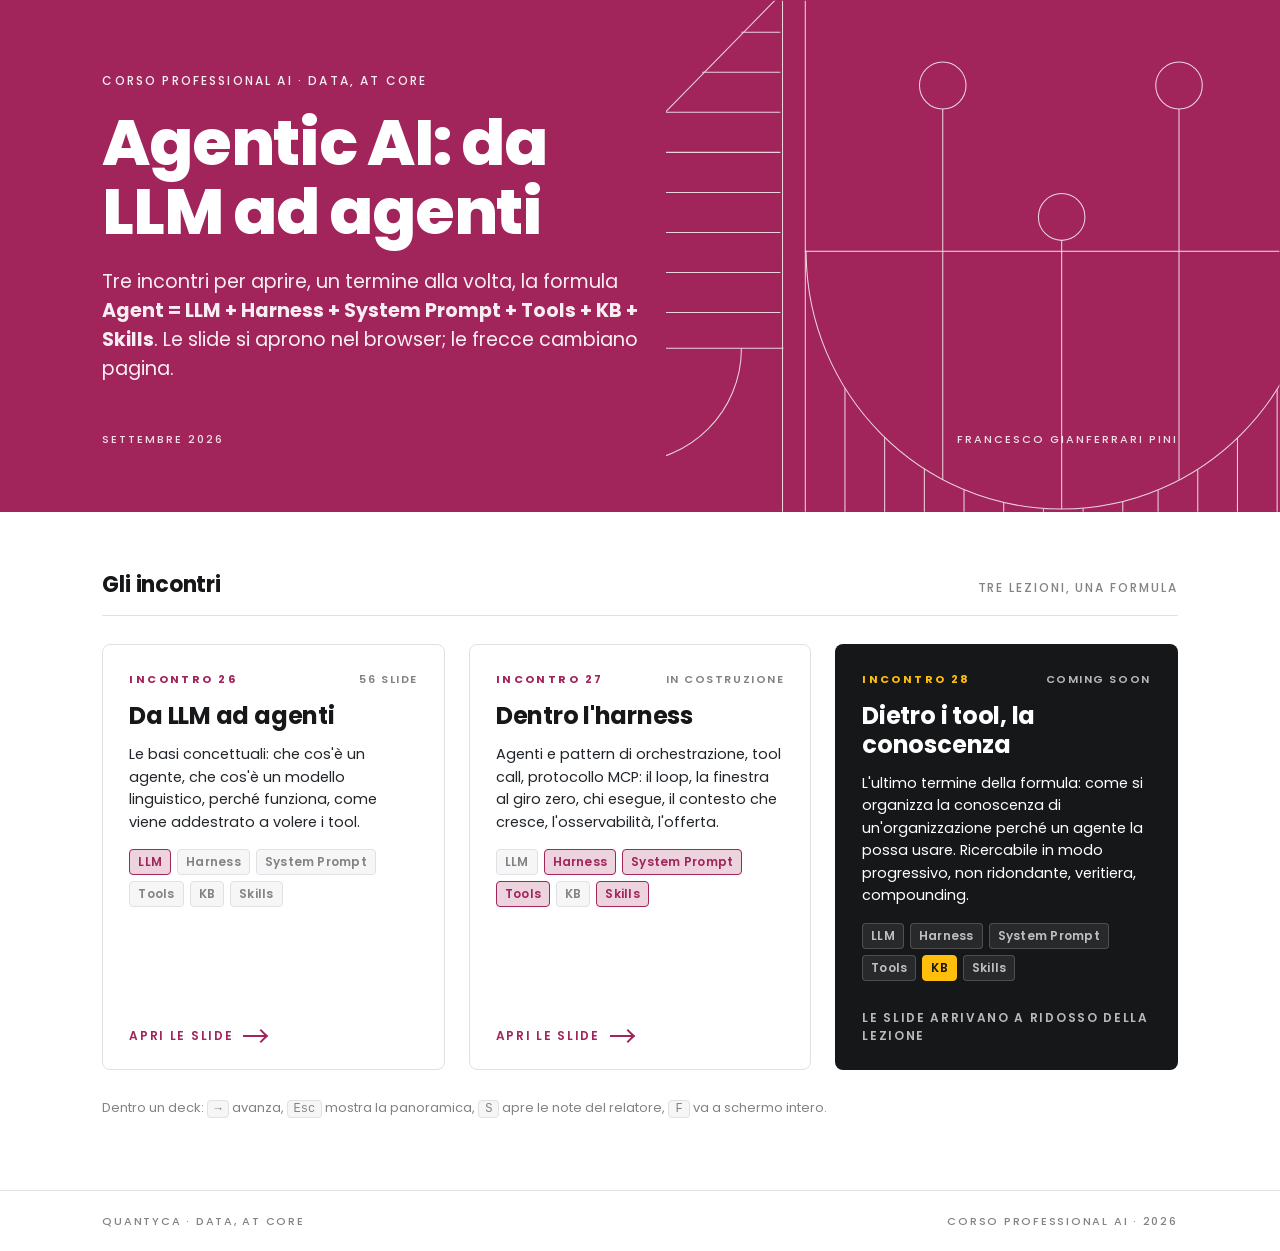
==== index.html @ b9fa9974 "Landing page GitHub Pages e deck incontro 27 (sezioni 1-3) - index.html nella radice: banda burgundy" ====
<!doctype html>
<html lang="it">
<head>
  <meta charset="utf-8">
  <meta name="viewport" content="width=device-width, initial-scale=1.0">
  <title>Corso Professional AI — Agentic AI</title>
  <meta name="description" content="Le slide degli incontri del Corso Professional AI dedicati all'Agentic AI: da LLM ad agenti, dentro l'harness, la conoscenza.">
  <link rel="icon" type="image/png" href="presentation-26/assets/images/logo.png">
  <style>
    @font-face { font-family: 'Poppins'; font-weight: 300; font-display: swap; src: url('presentation-26/assets/fonts/Poppins-Regular.ttf') format('truetype'); }
    @font-face { font-family: 'Poppins'; font-weight: 400; font-display: swap; src: url('presentation-26/assets/fonts/Poppins-Regular.ttf') format('truetype'); }
    @font-face { font-family: 'Poppins'; font-weight: 500; font-display: swap; src: url('presentation-26/assets/fonts/Poppins-Medium.ttf') format('truetype'); }
    @font-face { font-family: 'Poppins'; font-weight: 600; font-display: swap; src: url('presentation-26/assets/fonts/Poppins-SemiBold.ttf') format('truetype'); }
    @font-face { font-family: 'Poppins'; font-weight: 700; font-display: swap; src: url('presentation-26/assets/fonts/Poppins-Bold.ttf') format('truetype'); }
    @font-face { font-family: 'Poppins'; font-weight: 800; font-display: swap; src: url('presentation-26/assets/fonts/Poppins-ExtraBold.ttf') format('truetype'); }

    :root {
      --q-burgundy: #a1245a; --q-burgundy-hover: #cb2d71; --q-burgundy-tint: #ecd3de;
      --q-black: #161719; --q-teal: #1ab197; --q-yellow: #ffbe0b;
      --q-white: #ffffff; --q-grey: #f6f6f6; --q-greydark: #838383; --q-line: #dee2e6; --q-body: #212529;
      --radius: 8px;
    }
    * { box-sizing: border-box; }
    html, body { margin: 0; padding: 0; }
    body {
      font-family: 'Poppins', system-ui, -apple-system, 'Segoe UI', Roboto, sans-serif;
      color: var(--q-body); background: var(--q-white);
      -webkit-font-smoothing: antialiased; -moz-osx-font-smoothing: grayscale;
      min-height: 100vh; display: flex; flex-direction: column;
    }
    a { color: inherit; text-decoration: none; }

    /* ===== banda hero, come la copertina dei deck ===== */
    .hero {
      position: relative; overflow: hidden;
      background: var(--q-burgundy); color: var(--q-white);
      padding: 72px 8vw 64px;
    }
    .hero::before {
      content: ''; position: absolute; inset: 0 0 0 52%;
      background: url('presentation-26/assets/images/uploads/page-header.svg') right center / cover no-repeat;
      opacity: 0.8; pointer-events: none;
    }
    .hero > * { position: relative; z-index: 1; }
    .eyebrow {
      font-size: 12px; font-weight: 500; letter-spacing: 0.18em; text-transform: uppercase;
      margin: 0 0 18px; color: rgba(255,255,255,0.92);
    }
    .hero h1 {
      font-size: clamp(38px, 5.2vw, 64px); font-weight: 800; letter-spacing: -0.02em; line-height: 1.08;
      margin: 0; max-width: 14ch;
    }
    .hero p.lead {
      font-size: clamp(16px, 1.5vw, 20px); font-weight: 300; line-height: 1.5;
      margin: 22px 0 0; max-width: 46ch; color: rgba(255,255,255,0.92);
    }
    .hero .meta {
      display: flex; justify-content: space-between; gap: 24px; flex-wrap: wrap;
      margin-top: 48px; font-size: 11px; font-weight: 500; letter-spacing: 0.18em; text-transform: uppercase;
      color: rgba(255,255,255,0.85);
    }

    /* ===== i tre blocchi ===== */
    main { flex: 1; padding: 56px 8vw 72px; }
    .intro {
      display: flex; align-items: baseline; justify-content: space-between; gap: 24px; flex-wrap: wrap;
      margin: 0 0 28px; padding-bottom: 14px; border-bottom: 1px solid var(--q-line);
    }
    .intro h2 { font-size: 22px; font-weight: 700; letter-spacing: -0.01em; margin: 0; color: var(--q-black); }
    .intro span { font-size: 12px; font-weight: 500; letter-spacing: 0.16em; text-transform: uppercase; color: var(--q-greydark); }

    .grid { display: grid; grid-template-columns: repeat(3, 1fr); gap: 24px; }
    .card {
      position: relative; display: flex; flex-direction: column; gap: 12px;
      background: var(--q-white); border: 1px solid var(--q-line); border-radius: var(--radius);
      padding: 26px 26px 24px; min-height: 300px;
      transition: box-shadow 160ms ease-in-out, border-color 160ms ease-in-out, transform 160ms ease-in-out;
    }
    .card.link:hover { border-color: var(--q-burgundy); box-shadow: 0 0 0 1px var(--q-burgundy); transform: translateY(-2px); }
    .card .num {
      font-size: 11px; font-weight: 700; letter-spacing: 0.22em; text-transform: uppercase; color: var(--q-burgundy);
      display: flex; justify-content: space-between; align-items: center;
    }
    .card .num .state { font-weight: 600; letter-spacing: 0.14em; color: var(--q-greydark); }
    .card h3 { font-size: 24px; font-weight: 700; line-height: 1.2; letter-spacing: -0.01em; margin: 2px 0 0; color: var(--q-black); }
    .card p { font-size: 14.5px; line-height: 1.55; margin: 0; color: var(--q-body); }
    .card .cta {
      margin-top: auto; display: inline-flex; align-items: center; gap: 10px;
      font-size: 12px; font-weight: 600; letter-spacing: 0.14em; text-transform: uppercase; color: var(--q-burgundy);
      padding-top: 16px;
    }
    .card .cta .arrow { display: inline-block; width: 22px; height: 2px; background: currentColor; position: relative; transition: transform 200ms ease-in-out; }
    .card .cta .arrow::after {
      content: ''; position: absolute; right: -1px; top: -4px; width: 8px; height: 8px;
      border-top: 2px solid currentColor; border-right: 2px solid currentColor; transform: rotate(45deg);
    }
    .card.link:hover .cta .arrow { transform: translateX(4px); }

    .card.dark { background: var(--q-black); border-color: transparent; }
    .card.dark h3, .card.dark p { color: var(--q-white); }
    .card.dark .num { color: var(--q-yellow); }
    .card.dark .num .state { color: rgba(255,255,255,0.7); }
    .card.dark .cta { color: rgba(255,255,255,0.7); }
    .card.soon { cursor: default; }
    .card.soon .cta .arrow { display: none; }

    .card .formula {
      font-size: 12px; font-weight: 600; letter-spacing: 0.02em; color: var(--q-greydark);
      display: flex; flex-wrap: wrap; gap: 6px; margin-top: 4px;
    }
    .card .formula span { padding: 3px 8px; border-radius: 4px; background: var(--q-grey); border: 1px solid var(--q-line); }
    .card .formula span.on { background: var(--q-burgundy-tint); border-color: var(--q-burgundy); color: var(--q-burgundy); }
    .card.dark .formula span { background: rgba(255,255,255,0.08); border-color: rgba(255,255,255,0.18); color: rgba(255,255,255,0.7); }
    .card.dark .formula span.on { background: var(--q-yellow); border-color: var(--q-yellow); color: var(--q-black); }

    .hint { margin: 28px 0 0; font-size: 13px; line-height: 1.5; color: var(--q-greydark); }
    .hint kbd {
      font-family: 'SFMono-Regular', Menlo, Monaco, Consolas, monospace; font-size: 12px;
      background: var(--q-grey); border: 1px solid var(--q-line); border-radius: 4px; padding: 1px 6px;
    }

    footer {
      padding: 22px 8vw; border-top: 1px solid var(--q-line);
      display: flex; justify-content: space-between; gap: 24px; flex-wrap: wrap;
      font-size: 11px; font-weight: 500; letter-spacing: 0.16em; text-transform: uppercase; color: var(--q-greydark);
    }

    @media (max-width: 900px) {
      .grid { grid-template-columns: 1fr; }
      .card { min-height: 0; }
      .hero { padding: 56px 6vw 48px; }
      .hero::before { inset: 0 0 0 40%; opacity: 0.35; }
      main { padding: 40px 6vw 56px; }
    }
  </style>
</head>
<body>

  <header class="hero">
    <p class="eyebrow">Corso Professional AI · Data, at core</p>
    <h1>Agentic AI: da LLM ad agenti</h1>
    <p class="lead">Tre incontri per aprire, un termine alla volta, la formula <strong>Agent = LLM + Harness + System Prompt + Tools + KB + Skills</strong>. Le slide si aprono nel browser; le frecce cambiano pagina.</p>
    <div class="meta">
      <span>Settembre 2026</span>
      <span>Francesco Gianferrari Pini</span>
    </div>
  </header>

  <main>
    <div class="intro">
      <h2>Gli incontri</h2>
      <span>tre lezioni, una formula</span>
    </div>

    <div class="grid">
      <a class="card link" href="presentation-26/presentation.html">
        <div class="num"><span>Incontro 26</span><span class="state">56 slide</span></div>
        <h3>Da LLM ad agenti</h3>
        <p>Le basi concettuali: che cos'è un agente, che cos'è un modello linguistico, perché funziona, come viene addestrato a volere i tool.</p>
        <div class="formula">
          <span class="on">LLM</span><span>Harness</span><span>System Prompt</span><span>Tools</span><span>KB</span><span>Skills</span>
        </div>
        <span class="cta">Apri le slide <span class="arrow"></span></span>
      </a>

      <a class="card link" href="presentation-27/presentation.html">
        <div class="num"><span>Incontro 27</span><span class="state">in costruzione</span></div>
        <h3>Dentro l'harness</h3>
        <p>Agenti e pattern di orchestrazione, tool call, protocollo MCP: il loop, la finestra al giro zero, chi esegue, il contesto che cresce, l'osservabilità, l'offerta.</p>
        <div class="formula">
          <span>LLM</span><span class="on">Harness</span><span class="on">System Prompt</span><span class="on">Tools</span><span>KB</span><span class="on">Skills</span>
        </div>
        <span class="cta">Apri le slide <span class="arrow"></span></span>
      </a>

      <div class="card dark soon">
        <div class="num"><span>Incontro 28</span><span class="state">coming soon</span></div>
        <h3>Dietro i tool, la conoscenza</h3>
        <p>L'ultimo termine della formula: come si organizza la conoscenza di un'organizzazione perché un agente la possa usare. Ricercabile in modo progressivo, non ridondante, veritiera, compounding.</p>
        <div class="formula">
          <span>LLM</span><span>Harness</span><span>System Prompt</span><span>Tools</span><span class="on">KB</span><span>Skills</span>
        </div>
        <span class="cta">Le slide arrivano a ridosso della lezione</span>
      </div>
    </div>

    <p class="hint">Dentro un deck: <kbd>→</kbd> avanza, <kbd>Esc</kbd> mostra la panoramica, <kbd>S</kbd> apre le note del relatore, <kbd>F</kbd> va a schermo intero.</p>
  </main>

  <footer>
    <span>Quantyca · Data, at core</span>
    <span>Corso Professional AI · 2026</span>
  </footer>

</body>
</html>
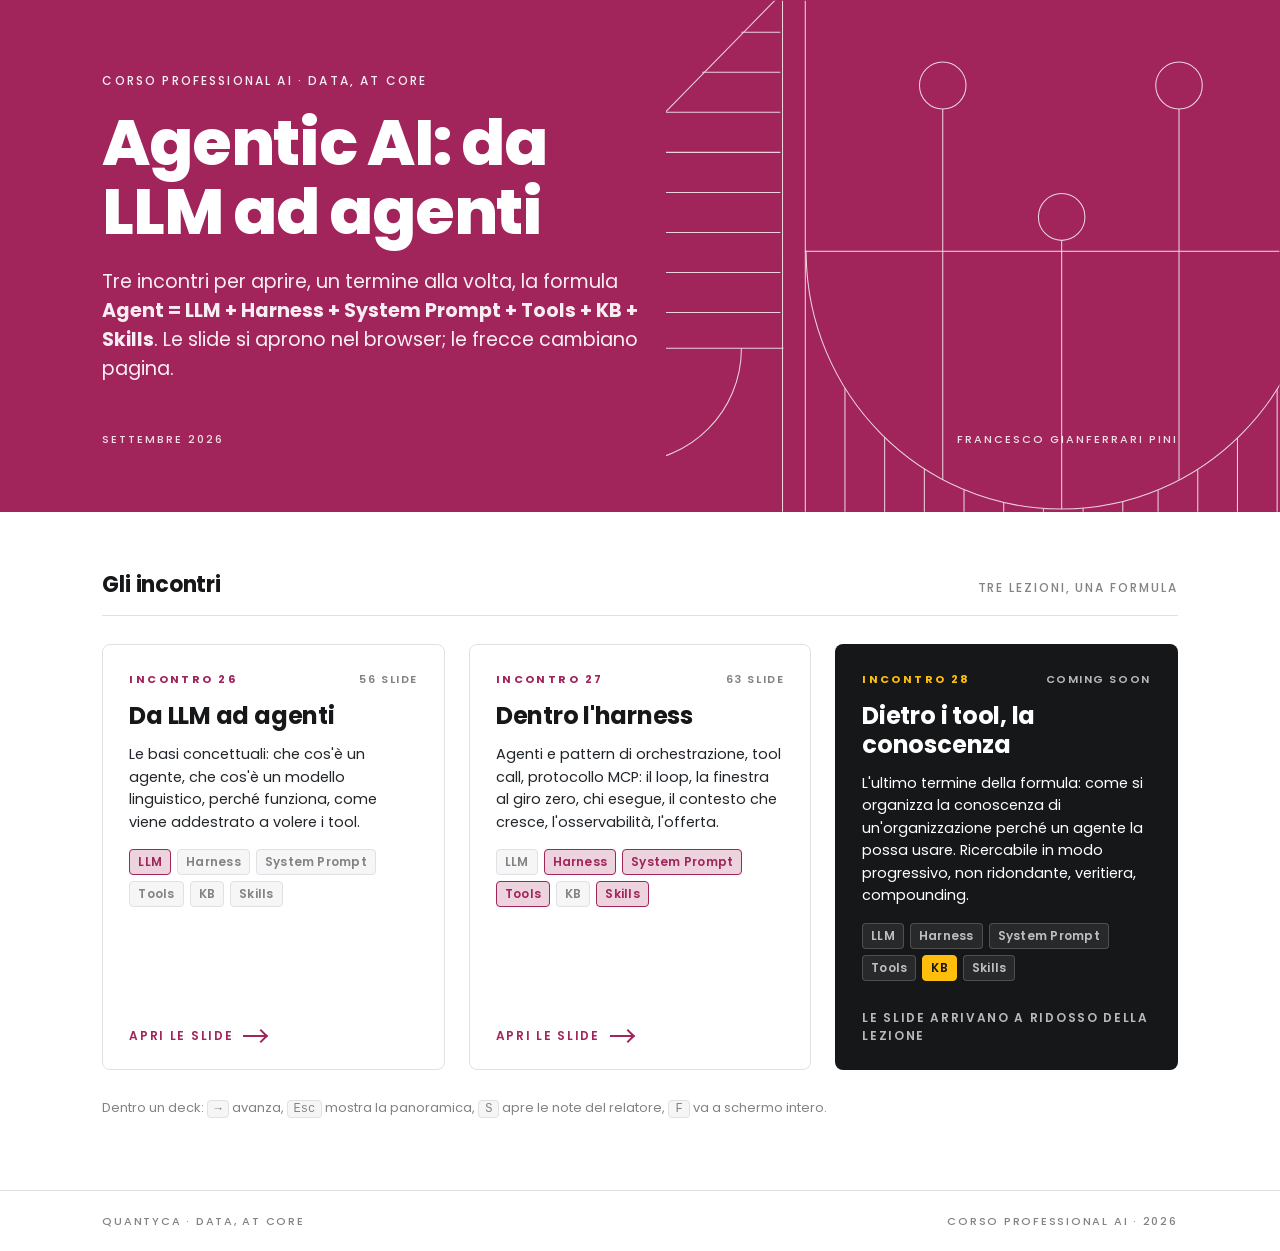
==== commit 4163b81b: "Deck incontro 27: sezioni 6 (orchestrazione) e 7 (offerta); landing aggiornata - Slide 51-57: criter" ====
--- a/index.html
+++ b/index.html
@@ -164,7 +164,7 @@
       </a>
 
       <a class="card link" href="presentation-27/presentation.html">
-        <div class="num"><span>Incontro 27</span><span class="state">in costruzione</span></div>
+        <div class="num"><span>Incontro 27</span><span class="state">63 slide</span></div>
         <h3>Dentro l'harness</h3>
         <p>Agenti e pattern di orchestrazione, tool call, protocollo MCP: il loop, la finestra al giro zero, chi esegue, il contesto che cresce, l'osservabilità, l'offerta.</p>
         <div class="formula">
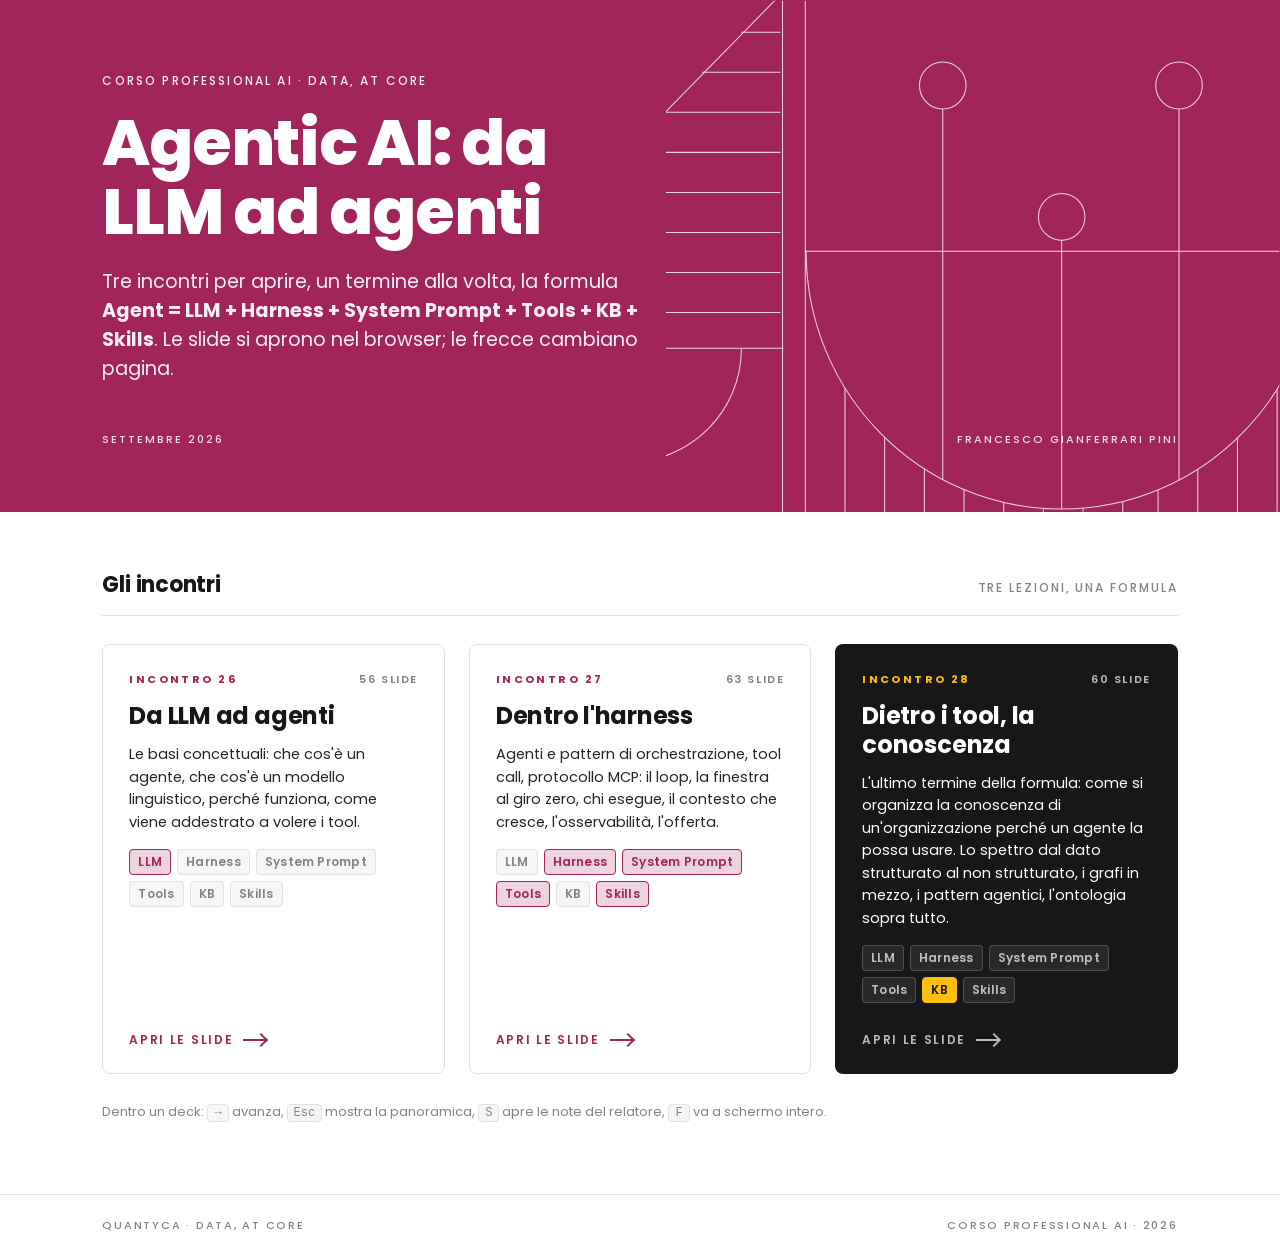
==== commit b5f2a9eb: "Deck incontro 28: copertina, 7 separatori, 60 slide; landing con la card 28 - presentation-28/: tema" ====
--- a/index.html
+++ b/index.html
@@ -173,15 +173,15 @@
         <span class="cta">Apri le slide <span class="arrow"></span></span>
       </a>
 
-      <div class="card dark soon">
-        <div class="num"><span>Incontro 28</span><span class="state">coming soon</span></div>
+      <a class="card link dark" href="presentation-28/presentation.html">
+        <div class="num"><span>Incontro 28</span><span class="state">60 slide</span></div>
         <h3>Dietro i tool, la conoscenza</h3>
-        <p>L'ultimo termine della formula: come si organizza la conoscenza di un'organizzazione perché un agente la possa usare. Ricercabile in modo progressivo, non ridondante, veritiera, compounding.</p>
+        <p>L'ultimo termine della formula: come si organizza la conoscenza di un'organizzazione perché un agente la possa usare. Lo spettro dal dato strutturato al non strutturato, i grafi in mezzo, i pattern agentici, l'ontologia sopra tutto.</p>
         <div class="formula">
           <span>LLM</span><span>Harness</span><span>System Prompt</span><span>Tools</span><span class="on">KB</span><span>Skills</span>
         </div>
-        <span class="cta">Le slide arrivano a ridosso della lezione</span>
-      </div>
+        <span class="cta">Apri le slide <span class="arrow"></span></span>
+      </a>
     </div>
 
     <p class="hint">Dentro un deck: <kbd>→</kbd> avanza, <kbd>Esc</kbd> mostra la panoramica, <kbd>S</kbd> apre le note del relatore, <kbd>F</kbd> va a schermo intero.</p>
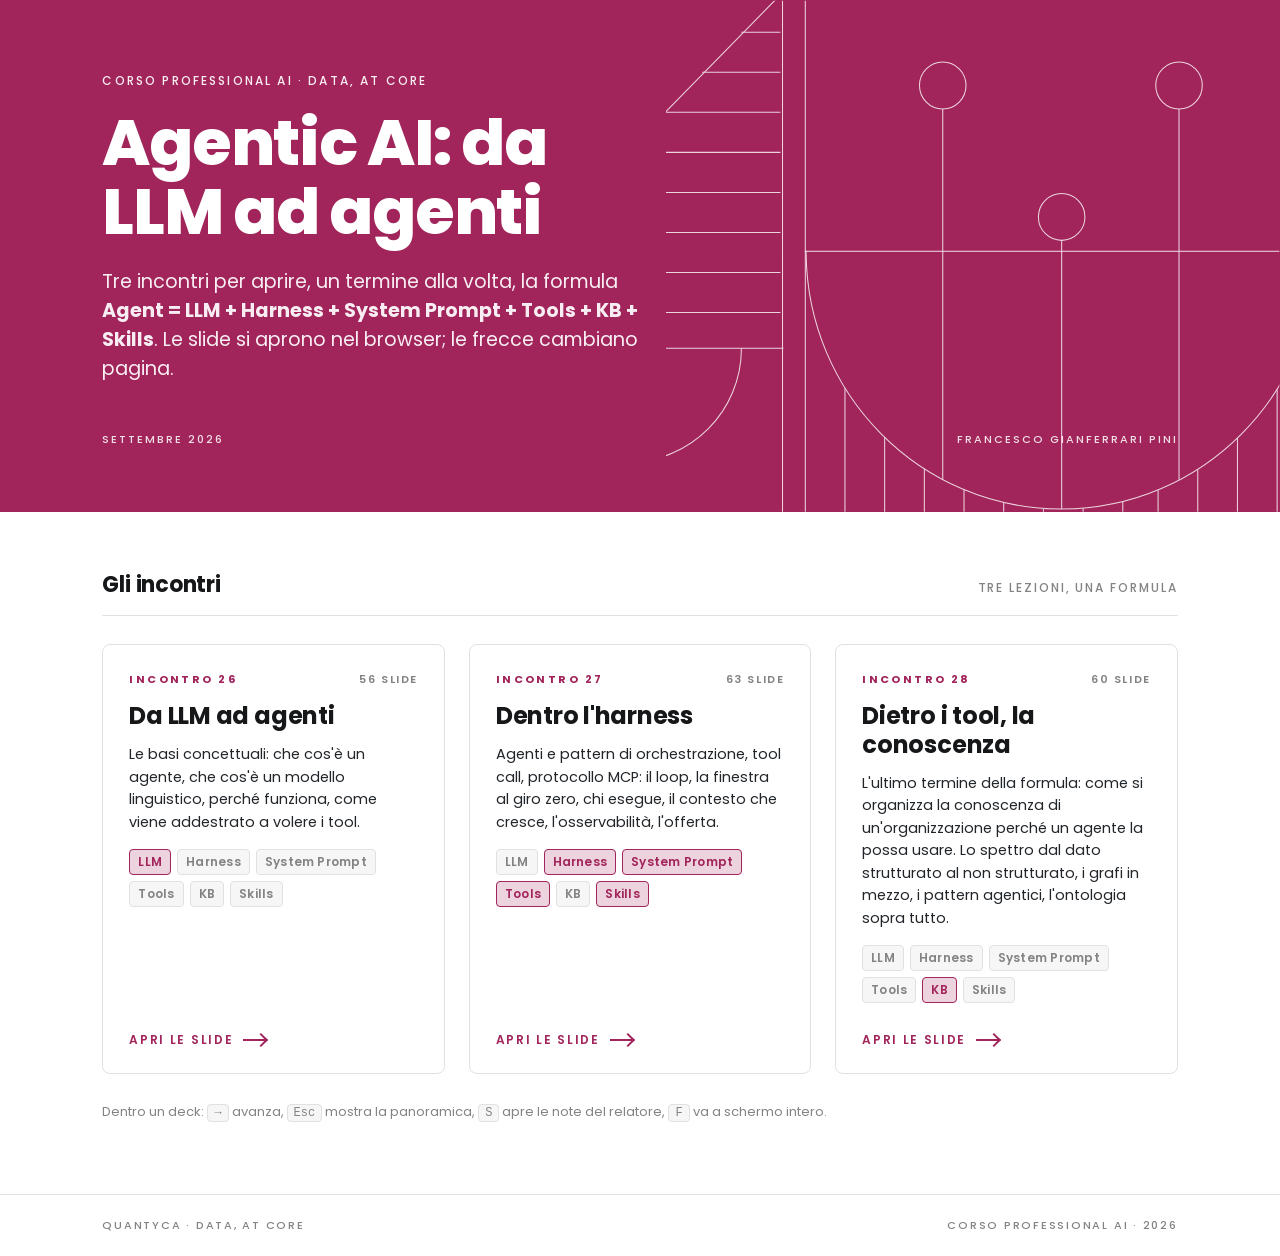
==== commit 3924f3c5: "Landing: la card 28 con lo stesso formato delle altre due Co-Authored-By: Claude Fable 5.1 <noreply@" ====
--- a/index.html
+++ b/index.html
@@ -173,7 +173,7 @@
         <span class="cta">Apri le slide <span class="arrow"></span></span>
       </a>
 
-      <a class="card link dark" href="presentation-28/presentation.html">
+      <a class="card link" href="presentation-28/presentation.html">
         <div class="num"><span>Incontro 28</span><span class="state">60 slide</span></div>
         <h3>Dietro i tool, la conoscenza</h3>
         <p>L'ultimo termine della formula: come si organizza la conoscenza di un'organizzazione perché un agente la possa usare. Lo spettro dal dato strutturato al non strutturato, i grafi in mezzo, i pattern agentici, l'ontologia sopra tutto.</p>
